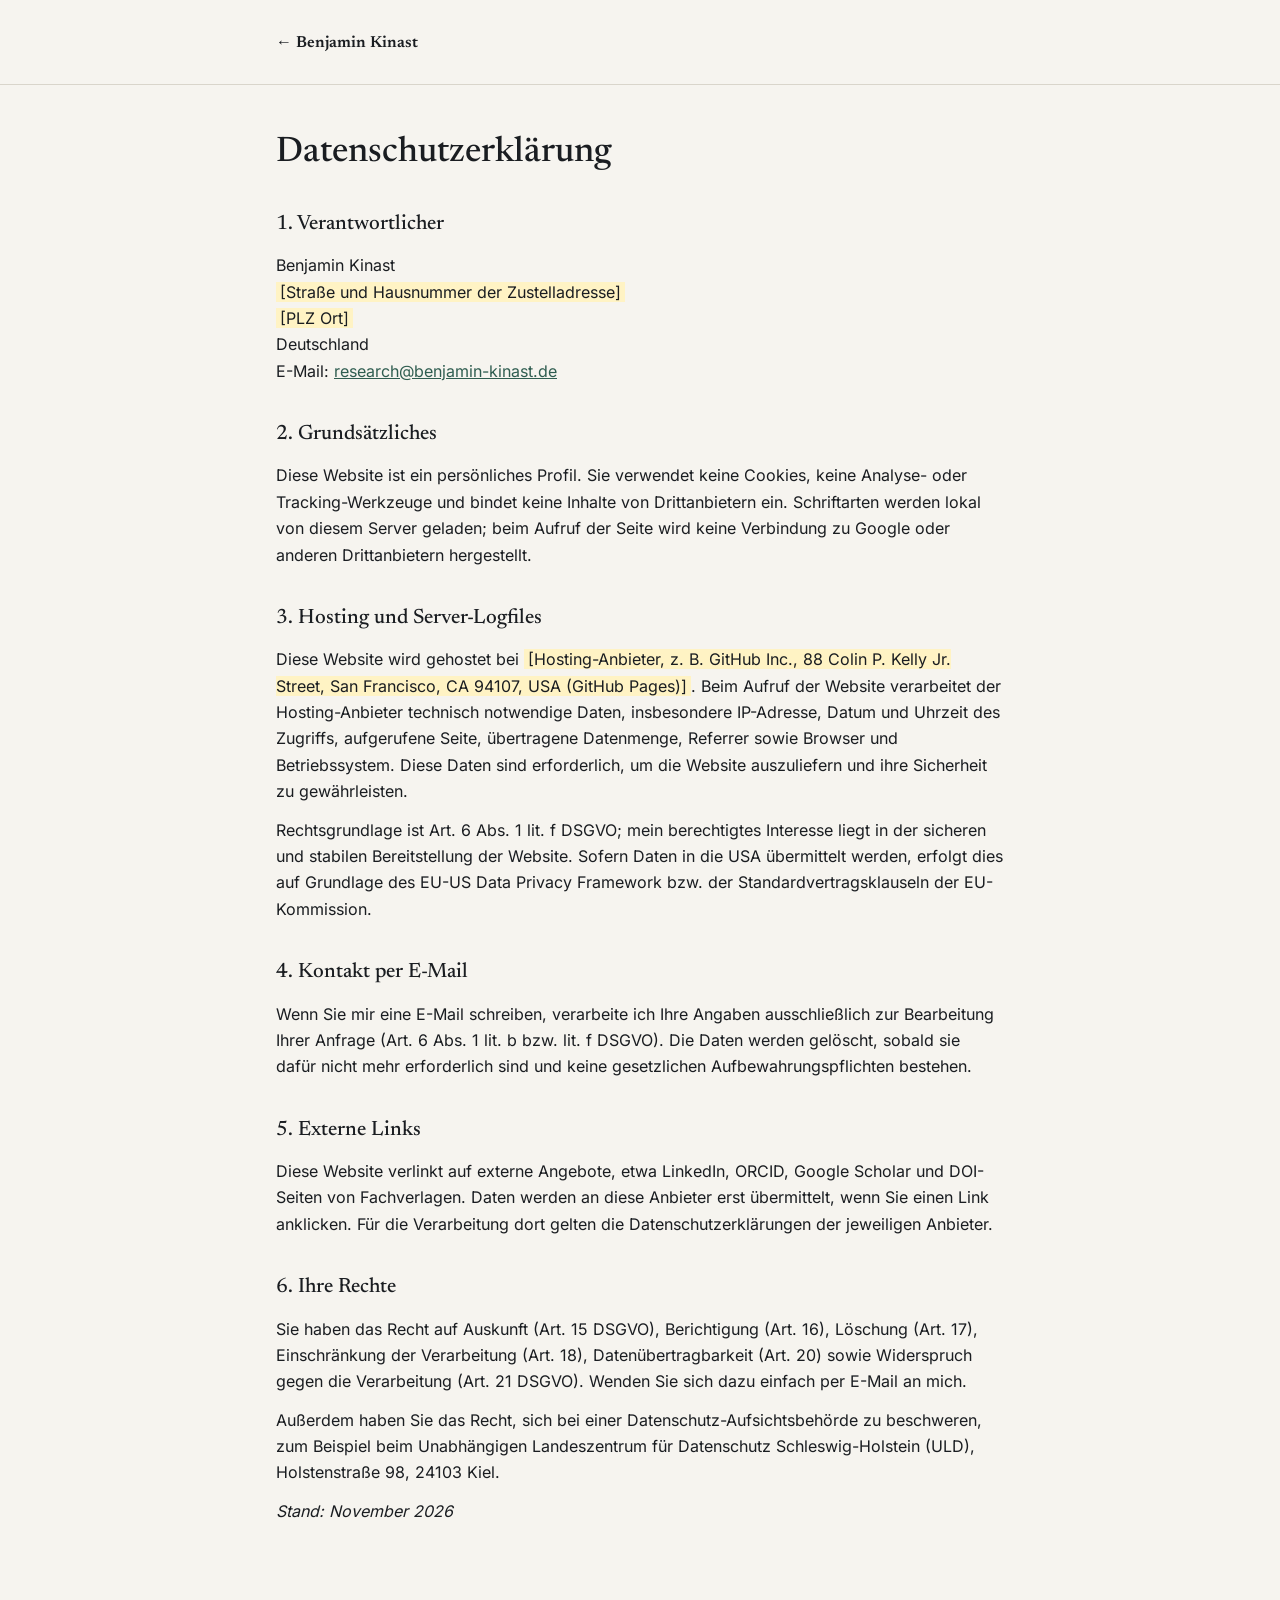
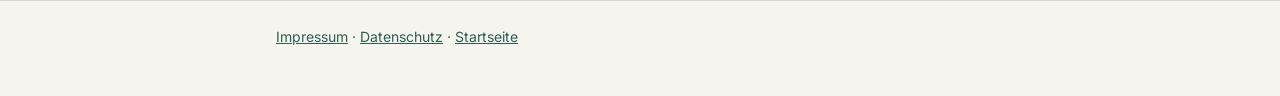
==== datenschutz.html @ 5817e60b "Add files via upload" ====
<!DOCTYPE html>
<html lang="de">
<head>
<meta charset="utf-8">
<meta name="viewport" content="width=device-width, initial-scale=1">
<meta name="robots" content="noindex">
<title>Datenschutzerklärung · Benjamin Kinast</title>
<link rel="icon" href="favicon.png">
<link rel="stylesheet" href="fonts/fonts.css">
<style>
  :root{--ink:#1a1d21;--ink-soft:#52585f;--paper:#f6f4ef;--line:#d9d5cb;--accent:#2f5d50;
    --display:"Newsreader",Georgia,serif;--body:"Inter",system-ui,sans-serif}
  *{box-sizing:border-box;margin:0;padding:0}
  body{background:var(--paper);color:var(--ink);font-family:var(--body);font-size:16px;line-height:1.65;-webkit-font-smoothing:antialiased}
  .wrap{max-width:760px;margin:0 auto;padding:0 16px}
  header{padding:28px 0;border-bottom:1px solid var(--line)}
  header a{font-family:var(--display);font-weight:600;font-size:16px;color:var(--ink);text-decoration:none}
  main{padding:48px 0 64px}
  h1{font-family:var(--display);font-weight:500;font-size:2.2rem;line-height:1.15;margin-bottom:28px}
  h2{font-family:var(--display);font-weight:500;font-size:1.3rem;margin:34px 0 10px}
  p,ul{margin-bottom:12px}
  ul{padding-left:20px}
  a{color:var(--accent)}
  .ph{background:#fff3c4;padding:0 4px}
  footer{border-top:1px solid var(--line);padding:24px 0 48px;font-size:14px;color:var(--ink-soft)}
</style>
</head>
<body>
<header><div class="wrap"><a href="index.html">← Benjamin Kinast</a></div></header>
<main><div class="wrap">
<h1>Datenschutzerklärung</h1>
<h2>1. Verantwortlicher</h2>
<p>Benjamin Kinast<br>
<span class="ph">[Straße und Hausnummer der Zustelladresse]</span><br>
<span class="ph">[PLZ Ort]</span><br>
Deutschland<br>
E-Mail: <a href="mailto:research@benjamin-kinast.de">research@benjamin-kinast.de</a></p>
<h2>2. Grundsätzliches</h2>
<p>Diese Website ist ein persönliches Profil. Sie verwendet keine Cookies, keine Analyse- oder Tracking-Werkzeuge und bindet keine Inhalte von Drittanbietern ein. Schriftarten werden lokal von diesem Server geladen; beim Aufruf der Seite wird keine Verbindung zu Google oder anderen Drittanbietern hergestellt.</p>
<h2>3. Hosting und Server-Logfiles</h2>
<p>Diese Website wird gehostet bei <span class="ph">[Hosting-Anbieter, z.&nbsp;B. GitHub Inc., 88 Colin P. Kelly Jr. Street, San Francisco, CA 94107, USA (GitHub Pages)]</span>. Beim Aufruf der Website verarbeitet der Hosting-Anbieter technisch notwendige Daten, insbesondere IP-Adresse, Datum und Uhrzeit des Zugriffs, aufgerufene Seite, übertragene Datenmenge, Referrer sowie Browser und Betriebssystem. Diese Daten sind erforderlich, um die Website auszuliefern und ihre Sicherheit zu gewährleisten.</p>
<p>Rechtsgrundlage ist Art.&nbsp;6 Abs.&nbsp;1 lit.&nbsp;f DSGVO; mein berechtigtes Interesse liegt in der sicheren und stabilen Bereitstellung der Website. Sofern Daten in die USA übermittelt werden, erfolgt dies auf Grundlage des EU-US Data Privacy Framework bzw. der Standardvertragsklauseln der EU-Kommission.</p>
<h2>4. Kontakt per E-Mail</h2>
<p>Wenn Sie mir eine E-Mail schreiben, verarbeite ich Ihre Angaben ausschließlich zur Bearbeitung Ihrer Anfrage (Art.&nbsp;6 Abs.&nbsp;1 lit.&nbsp;b bzw. lit.&nbsp;f DSGVO). Die Daten werden gelöscht, sobald sie dafür nicht mehr erforderlich sind und keine gesetzlichen Aufbewahrungspflichten bestehen.</p>
<h2>5. Externe Links</h2>
<p>Diese Website verlinkt auf externe Angebote, etwa LinkedIn, ORCID, Google Scholar und DOI-Seiten von Fachverlagen. Daten werden an diese Anbieter erst übermittelt, wenn Sie einen Link anklicken. Für die Verarbeitung dort gelten die Datenschutzerklärungen der jeweiligen Anbieter.</p>
<h2>6. Ihre Rechte</h2>
<p>Sie haben das Recht auf Auskunft (Art.&nbsp;15 DSGVO), Berichtigung (Art.&nbsp;16), Löschung (Art.&nbsp;17), Einschränkung der Verarbeitung (Art.&nbsp;18), Datenübertragbarkeit (Art.&nbsp;20) sowie Widerspruch gegen die Verarbeitung (Art.&nbsp;21 DSGVO). Wenden Sie sich dazu einfach per E-Mail an mich.</p>
<p>Außerdem haben Sie das Recht, sich bei einer Datenschutz-Aufsichtsbehörde zu beschweren, zum Beispiel beim Unabhängigen Landeszentrum für Datenschutz Schleswig-Holstein (ULD), Holstenstraße 98, 24103 Kiel.</p>
<p><em>Stand: November 2026</em></p>
</div></main>
<footer><div class="wrap"><a href="impressum.html">Impressum</a> · <a href="datenschutz.html">Datenschutz</a> · <a href="index.html">Startseite</a></div></footer>
</body>
</html>
---- fonts/fonts.css ----
/* Lokal eingebundene Schriften (SIL Open Font License), keine Verbindung zu Google */
@font-face{font-family:"Newsreader";font-style:normal;font-weight:200 800;font-display:swap;src:url(newsreader.woff2) format("woff2");unicode-range:U+0000-00FF,U+0131,U+0152-0153,U+02BB-02BC,U+02C6,U+02DA,U+02DC,U+0304,U+0308,U+0329,U+2000-206F,U+20AC,U+2122,U+2191,U+2193,U+2212,U+2215,U+FEFF,U+FFFD}
@font-face{font-family:"Newsreader";font-style:italic;font-weight:200 800;font-display:swap;src:url(newsreader-italic.woff2) format("woff2");unicode-range:U+0000-00FF,U+0131,U+0152-0153,U+02BB-02BC,U+02C6,U+02DA,U+02DC,U+0304,U+0308,U+0329,U+2000-206F,U+20AC,U+2122,U+2191,U+2193,U+2212,U+2215,U+FEFF,U+FFFD}
@font-face{font-family:"Inter";font-style:normal;font-weight:100 900;font-display:swap;src:url(inter.woff2) format("woff2");unicode-range:U+0000-00FF,U+0131,U+0152-0153,U+02BB-02BC,U+02C6,U+02DA,U+02DC,U+0304,U+0308,U+0329,U+2000-206F,U+20AC,U+2122,U+2191,U+2193,U+2212,U+2215,U+FEFF,U+FFFD}
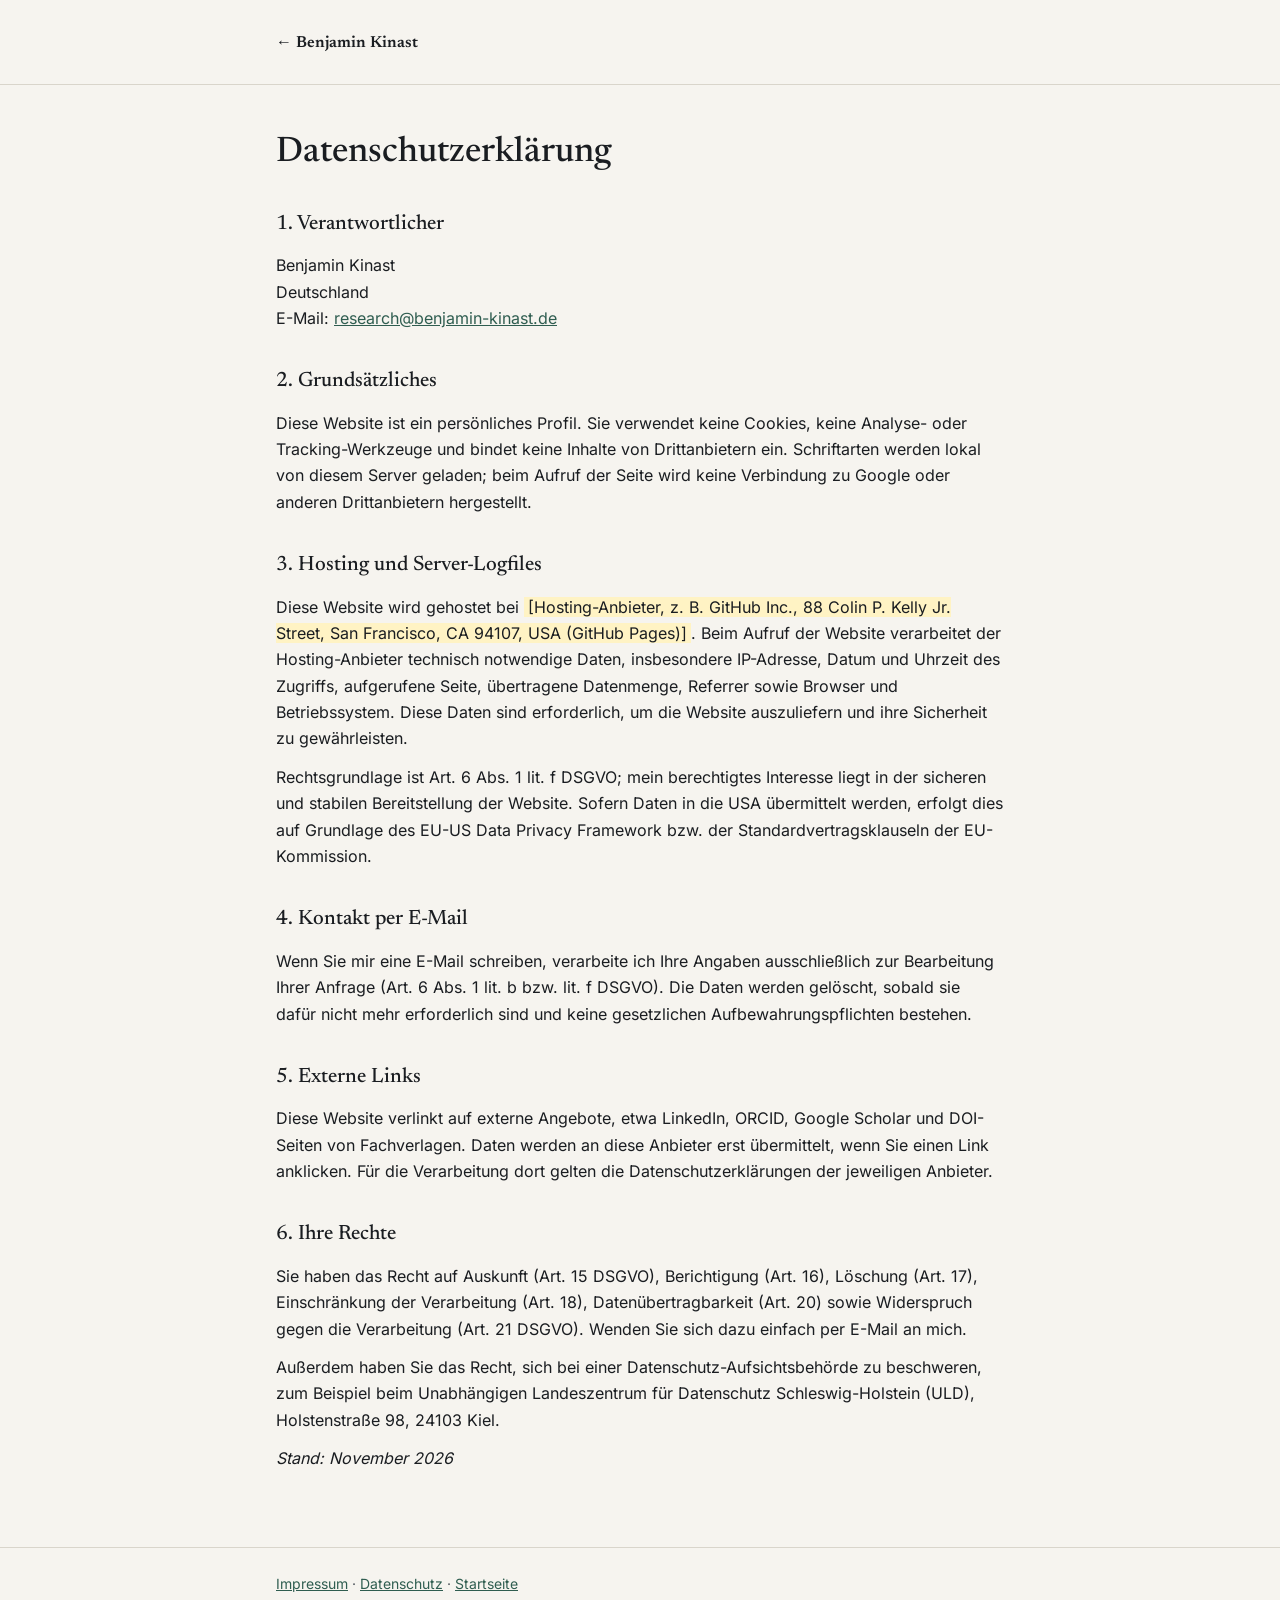
==== commit 8a911b5b: "Update datenschutz.html" ====
--- a/datenschutz.html
+++ b/datenschutz.html
@@ -31,8 +31,6 @@
 <h1>Datenschutzerklärung</h1>
 <h2>1. Verantwortlicher</h2>
 <p>Benjamin Kinast<br>
-<span class="ph">[Straße und Hausnummer der Zustelladresse]</span><br>
-<span class="ph">[PLZ Ort]</span><br>
 Deutschland<br>
 E-Mail: <a href="mailto:research@benjamin-kinast.de">research@benjamin-kinast.de</a></p>
 <h2>2. Grundsätzliches</h2>
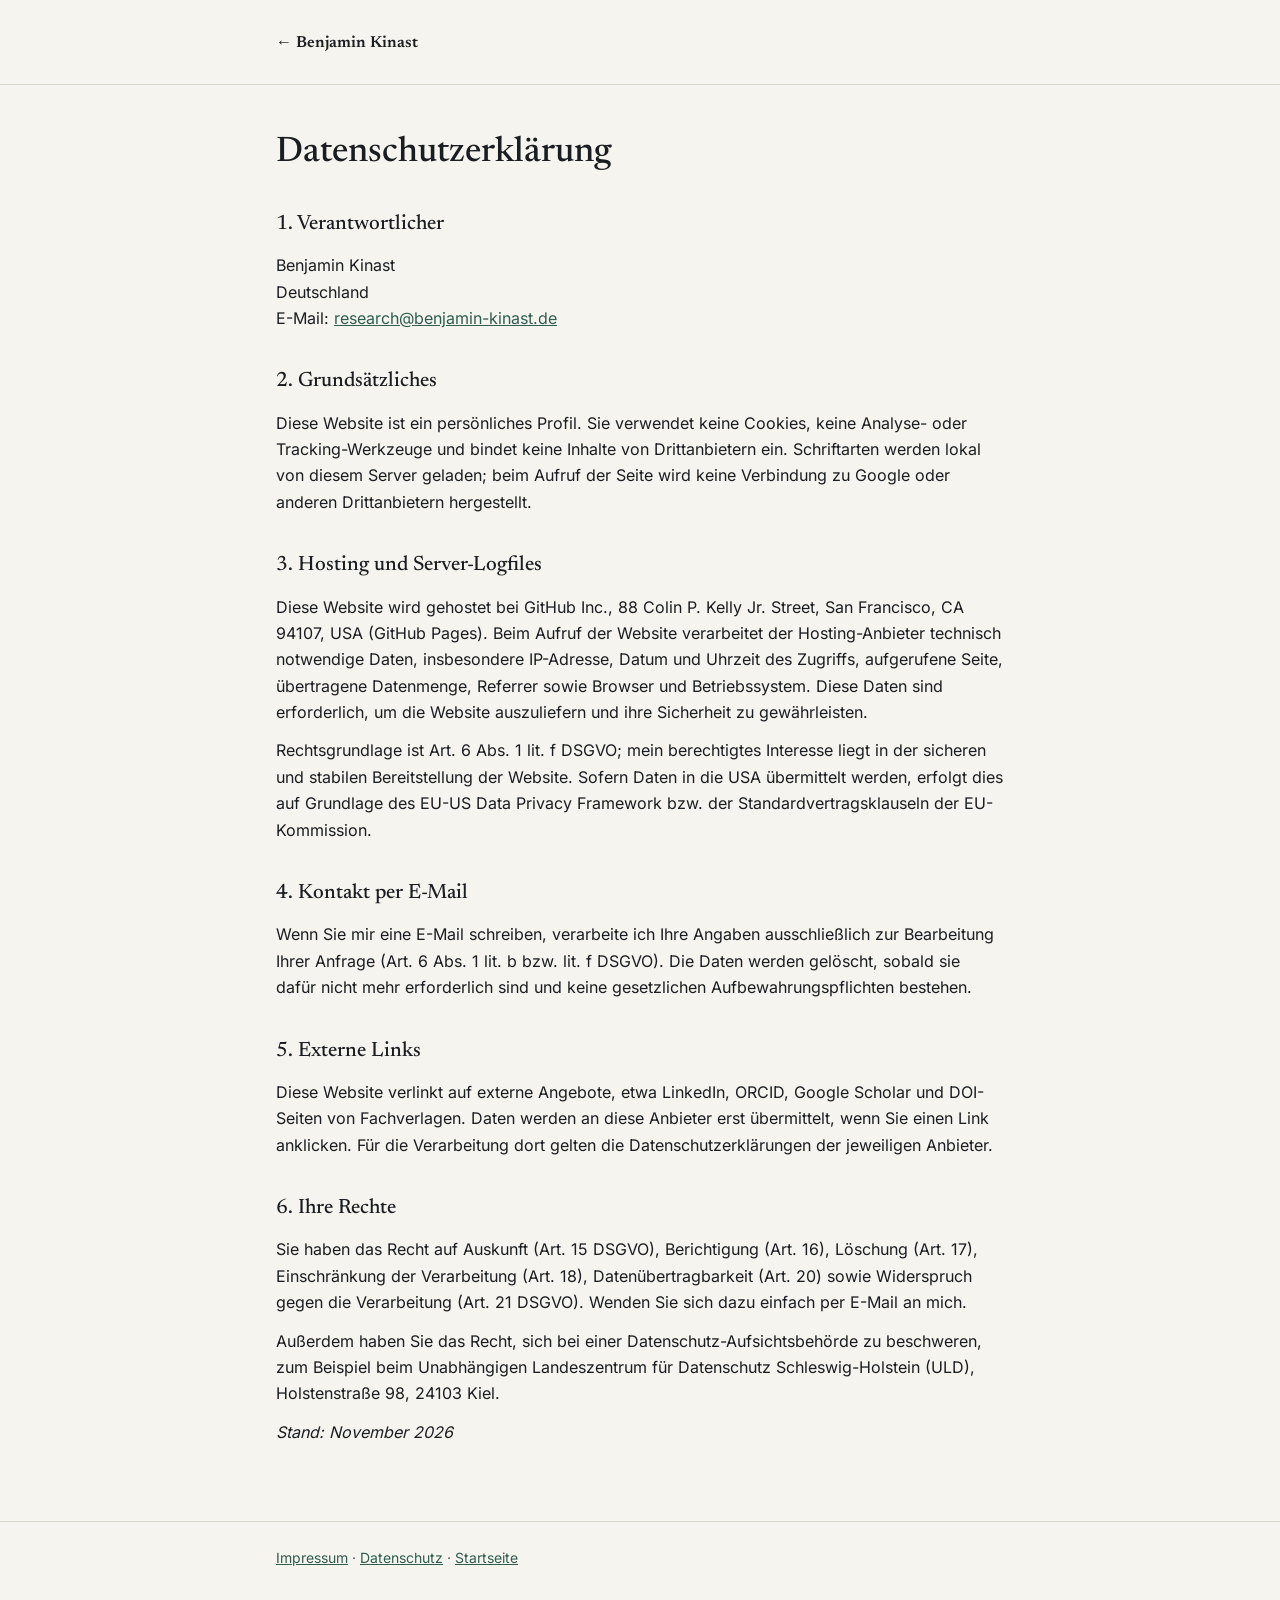
==== commit ce442d9c: "Update datenschutz.html" ====
--- a/datenschutz.html
+++ b/datenschutz.html
@@ -36,7 +36,7 @@
 <h2>2. Grundsätzliches</h2>
 <p>Diese Website ist ein persönliches Profil. Sie verwendet keine Cookies, keine Analyse- oder Tracking-Werkzeuge und bindet keine Inhalte von Drittanbietern ein. Schriftarten werden lokal von diesem Server geladen; beim Aufruf der Seite wird keine Verbindung zu Google oder anderen Drittanbietern hergestellt.</p>
 <h2>3. Hosting und Server-Logfiles</h2>
-<p>Diese Website wird gehostet bei <span class="ph">[Hosting-Anbieter, z.&nbsp;B. GitHub Inc., 88 Colin P. Kelly Jr. Street, San Francisco, CA 94107, USA (GitHub Pages)]</span>. Beim Aufruf der Website verarbeitet der Hosting-Anbieter technisch notwendige Daten, insbesondere IP-Adresse, Datum und Uhrzeit des Zugriffs, aufgerufene Seite, übertragene Datenmenge, Referrer sowie Browser und Betriebssystem. Diese Daten sind erforderlich, um die Website auszuliefern und ihre Sicherheit zu gewährleisten.</p>
+<p>Diese Website wird gehostet bei GitHub Inc., 88 Colin P. Kelly Jr. Street, San Francisco, CA 94107, USA (GitHub Pages). Beim Aufruf der Website verarbeitet der Hosting-Anbieter technisch notwendige Daten, insbesondere IP-Adresse, Datum und Uhrzeit des Zugriffs, aufgerufene Seite, übertragene Datenmenge, Referrer sowie Browser und Betriebssystem. Diese Daten sind erforderlich, um die Website auszuliefern und ihre Sicherheit zu gewährleisten.</p>
 <p>Rechtsgrundlage ist Art.&nbsp;6 Abs.&nbsp;1 lit.&nbsp;f DSGVO; mein berechtigtes Interesse liegt in der sicheren und stabilen Bereitstellung der Website. Sofern Daten in die USA übermittelt werden, erfolgt dies auf Grundlage des EU-US Data Privacy Framework bzw. der Standardvertragsklauseln der EU-Kommission.</p>
 <h2>4. Kontakt per E-Mail</h2>
 <p>Wenn Sie mir eine E-Mail schreiben, verarbeite ich Ihre Angaben ausschließlich zur Bearbeitung Ihrer Anfrage (Art.&nbsp;6 Abs.&nbsp;1 lit.&nbsp;b bzw. lit.&nbsp;f DSGVO). Die Daten werden gelöscht, sobald sie dafür nicht mehr erforderlich sind und keine gesetzlichen Aufbewahrungspflichten bestehen.</p>
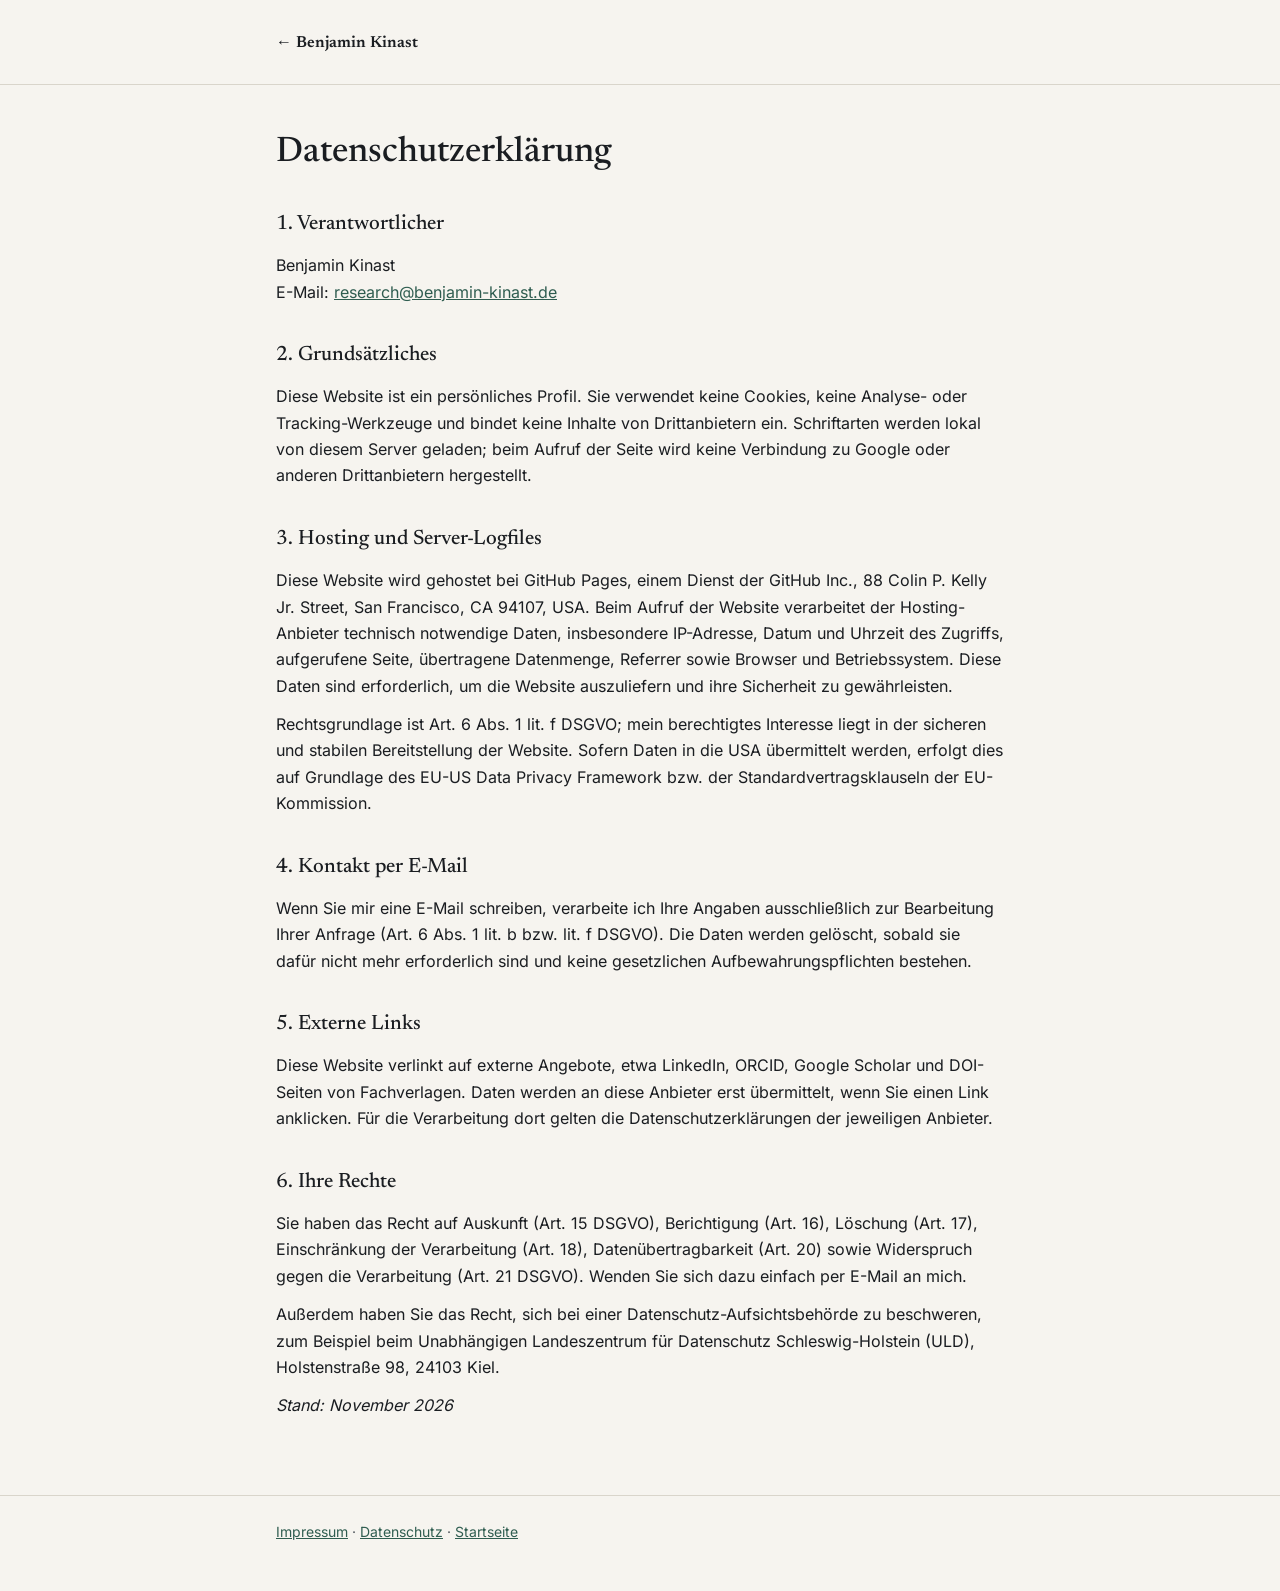
==== commit ed0c6276: "Add files via upload" ====
--- a/datenschutz.html
+++ b/datenschutz.html
@@ -31,12 +31,11 @@
 <h1>Datenschutzerklärung</h1>
 <h2>1. Verantwortlicher</h2>
 <p>Benjamin Kinast<br>
-Deutschland<br>
 E-Mail: <a href="mailto:research@benjamin-kinast.de">research@benjamin-kinast.de</a></p>
 <h2>2. Grundsätzliches</h2>
 <p>Diese Website ist ein persönliches Profil. Sie verwendet keine Cookies, keine Analyse- oder Tracking-Werkzeuge und bindet keine Inhalte von Drittanbietern ein. Schriftarten werden lokal von diesem Server geladen; beim Aufruf der Seite wird keine Verbindung zu Google oder anderen Drittanbietern hergestellt.</p>
 <h2>3. Hosting und Server-Logfiles</h2>
-<p>Diese Website wird gehostet bei GitHub Inc., 88 Colin P. Kelly Jr. Street, San Francisco, CA 94107, USA (GitHub Pages). Beim Aufruf der Website verarbeitet der Hosting-Anbieter technisch notwendige Daten, insbesondere IP-Adresse, Datum und Uhrzeit des Zugriffs, aufgerufene Seite, übertragene Datenmenge, Referrer sowie Browser und Betriebssystem. Diese Daten sind erforderlich, um die Website auszuliefern und ihre Sicherheit zu gewährleisten.</p>
+<p>Diese Website wird gehostet bei GitHub Pages, einem Dienst der GitHub Inc., 88 Colin P. Kelly Jr. Street, San Francisco, CA 94107, USA. Beim Aufruf der Website verarbeitet der Hosting-Anbieter technisch notwendige Daten, insbesondere IP-Adresse, Datum und Uhrzeit des Zugriffs, aufgerufene Seite, übertragene Datenmenge, Referrer sowie Browser und Betriebssystem. Diese Daten sind erforderlich, um die Website auszuliefern und ihre Sicherheit zu gewährleisten.</p>
 <p>Rechtsgrundlage ist Art.&nbsp;6 Abs.&nbsp;1 lit.&nbsp;f DSGVO; mein berechtigtes Interesse liegt in der sicheren und stabilen Bereitstellung der Website. Sofern Daten in die USA übermittelt werden, erfolgt dies auf Grundlage des EU-US Data Privacy Framework bzw. der Standardvertragsklauseln der EU-Kommission.</p>
 <h2>4. Kontakt per E-Mail</h2>
 <p>Wenn Sie mir eine E-Mail schreiben, verarbeite ich Ihre Angaben ausschließlich zur Bearbeitung Ihrer Anfrage (Art.&nbsp;6 Abs.&nbsp;1 lit.&nbsp;b bzw. lit.&nbsp;f DSGVO). Die Daten werden gelöscht, sobald sie dafür nicht mehr erforderlich sind und keine gesetzlichen Aufbewahrungspflichten bestehen.</p>
